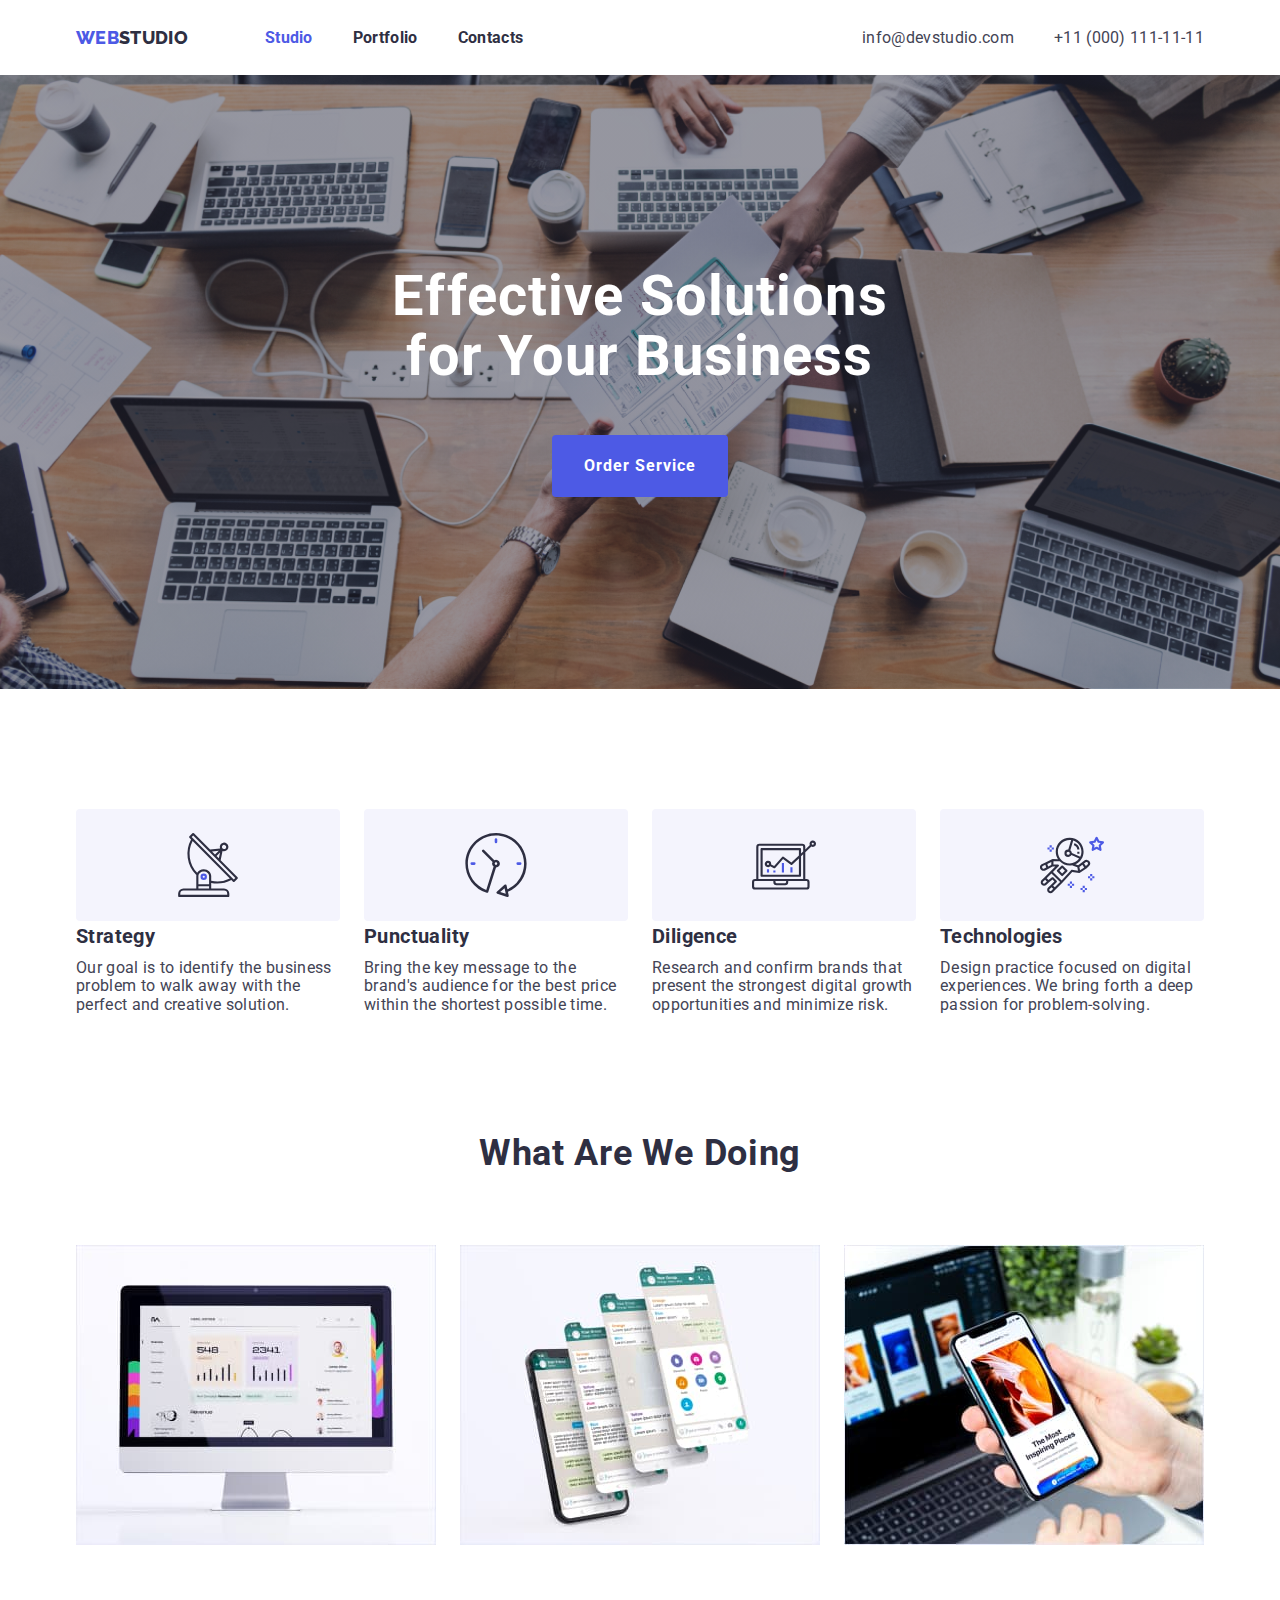
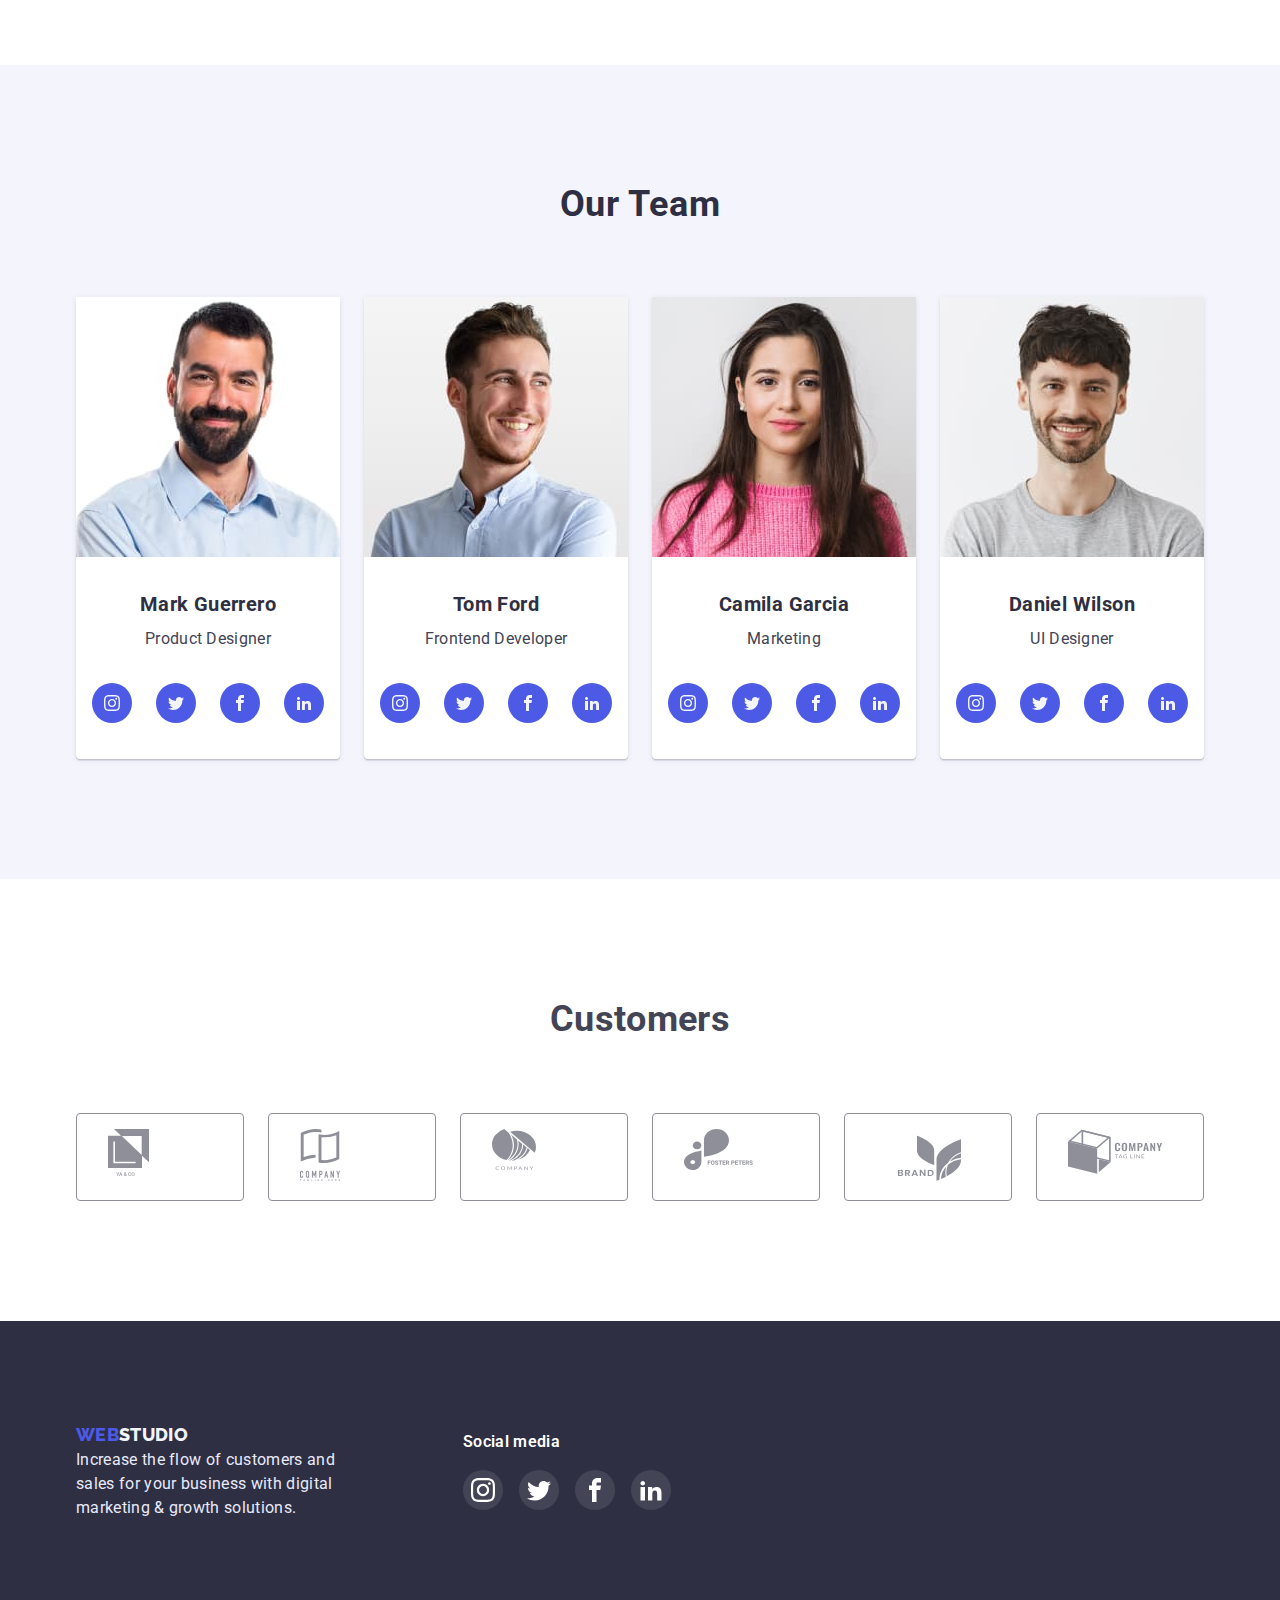
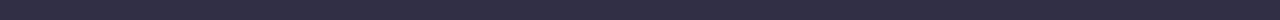
==== index.html @ b4173169 "goit-markup-hw-04" ====
<!DOCTYPE html>
<html lang="en">
  <head>
    <meta charset="UTF-8">
    <meta http-equiv="X-UA-Compatible" content="IE=edge">
    <meta name="viewport" content="width=device-width, initial-scale=1.0">
    <title>WebStudio</title>
    <link rel="stylesheet" href="./css/modern-normalize.css">
    <link rel="stylesheet" href="https://cdnjs.cloudflare.com/ajax/libs/modern-normalize/1.1.0/modern-normalize.min.css" integrity="sha512-wpPYUAdjBVSE4KJnH1VR1HeZfpl1ub8YT/NKx4PuQ5NmX2tKuGu6U/JRp5y+Y8XG2tV+wKQpNHVUX03MfMFn9Q==" crossorigin="anonymous" referrerpolicy="no-referrer" />
    <link rel="stylesheet" href="./css/style.css">
    <link rel="preconnect" href="https://fonts.googleapis.com">
    <link rel="preconnect" href="https://fonts.gstatic.com" crossorigin>
    <link href="https://fonts.googleapis.com/css2?family=Raleway:wght@800&family=Roboto:wght@400;500;700;900&display=swap" rel="stylesheet">
  </head>
  <body>
    <header class="head-main">
      <!-- logo site -->
      <div class="container top-line">
        <a href="./index.html" class="logo"><span class="logoweb">Web</span>Studio</a>
        <!-- navigation -->
      <nav class="nav-list-site">
        <ul class="nav-site" >
          <li class="pages-nav"><a class="link-nav current" href="./index.html">Studio</a></li>
          <li class="pages-nav"><a class="link-nav" href="./portfolio.html">Portfolio</a></li>
          <li class="pages-nav"><a class="link-nav" href="#">Contacts</a></li>
        </ul>
      </nav>
      <ul class="nav-contacts">
        <li class="connection"><a class="contacts mail" href="mailto:info@devstudio.com">info@devstudio.com</a></li>
        <li class="connection"><a class="contacts tel" href="tell:+110001111111">+11 (000) 111-11-11</a></li>
      </ul>
      </div>
    </header>
    <main>
      <!-- button -->
      <section class="hero">
        <div class="container">
          <h1 class="title-but">Effective Solutions for Your Business</h1>
          <button type="button" class="order-button">Order Service</button>
        </div>
      </section>
      <!-- features -->
      <section class="features-list">
        <div class="container">
          <h2 class="visually-hidden">our features</h2>
        <ul class="basic-list-features">
          <li class="text-features">
            <div class="qualities-icon">
              <svg class="icon-group" width="64" height="64">
                  <use href="./images/symbol-defs.svg#antenna"></use>
              </svg>
          </div>
            <h3 class="subsection-title">Strategy</h3>
            <p>
              Our goal is to identify the business problem to walk away with the
              perfect and creative solution.
            </p>
          </li>
          <li class="text-features">
            <div class="qualities-icon">
              <svg class="icon-group" width="64" height="64">
                  <use href="./images/symbol-defs.svg#clock"></use>
              </svg>
          </div>
            <h3 class="subsection-title">Punctuality</h3>
            <p>
              Bring the key message to the brand's audience for the best price
              within the shortest possible time.
            </p>
          </li>
          <li class="text-features">
            <div class="qualities-icon">
              <svg class="icon-group" width="64" height="64">
                  <use href="./images/symbol-defs.svg#diagram"></use>
              </svg>
          </div>
            <h3 class="subsection-title">Diligence</h3>
            <p>
              Research and confirm brands that present the strongest digital
              growth opportunities and minimize risk.
            </p>
          </li>
          <li class="text-features">
            <div class="qualities-icon">
              <svg class="icon-group" width="64" height="64">
                  <use href="./images/symbol-defs.svg#astronaut"></use>
              </svg>
          </div>
            <h3 class="subsection-title">Technologies</h3>
            <p>
              Design practice focused on digital experiences. We bring forth a
              deep passion for problem-solving.
            </p>
          </li>
        </ul>
        </div>
      </section>
      <section class="doing">
       <div class="container">
        <h2 class="second-title">What are we doing</h2>
        <ul class="samples">
          <li class="item-samples">
            <img 
            src="./images/comp.jpg" 
            alt="comp" 
            width="360" 
            height="300" 
            />
          </li>
          <li class="item-samples">
            <img
              src="./images/teleph.jpg"
              alt="telephone"
              width="360"
              height="300"
            />
          </li>
          <li class="item-samples">
            <img
              src="./images/telcomp.jpg"
              alt="computer and telephone"
              width="360"
              height="300"
            />
          </li>
        </ul>
       </div>
      </section>
      <section class="team">
        <div class="container">
          <h2 class="second-title">Our Team</h2>
        <ul class="our-team">
          <li class="member">
            <img
              src="./images/mark.jpg"
              alt="Mark Guerrero"
              width="264"
              height="260"
            />
            <div class="container-member">
              <h3 class="subsection-title team-name">Mark Guerrero</h3>
              <p class="our-work team-name">Product Designer</p>
            </div>
            <ul class="team-soc-list">
              <li class="team-soc-item">
                  <a href="#" class="team-soc-link">
                      <svg class="team-soc-icon" width="16" height="16">
                          <use href="./images/symbol-defs.svg#instagram">    
                          </use>
                      </svg>
                  </a>
              </li>
              <li class="team-soc-item">
                  <a href="#" class="team-soc-link">
                      <svg class="team-soc-icon" width="16" height="16">
                          <use href="./images/symbol-defs.svg#twitter">
                          </use>
                      </svg>
                  </a>
              </li>
              <li class="team-soc-item">
                  <a href="#" class="team-soc-link">
                      <svg class="team-soc-icon" width="16" height="16">
                          <use href="./images/symbol-defs.svg#facebook">
                          </use>
                      </svg>
                  </a>
              </li>
              <li class="team-soc-item">
                  <a href="#" class="team-soc-link">
                      <svg class="team-soc-icon" width="16" height="16">
                          <use href="./images/symbol-defs.svg#linkedin2">
                          </use>
                      </svg>
                  </a>
              </li>
          </ul>
          </li>
          <li class="member">
            <img
              src="./images/tom.jpg"
              alt="Tom Ford"
              width="264"
              height="260"
            />
            <div class="container-member">
              <h3 class="subsection-title team-name">Tom Ford</h3>
              <p class="our-work team-name">Frontend Developer</p>
            </div>
            <ul class="team-soc-list">
              <li class="team-soc-item">
                  <a href="#" class="team-soc-link">
                      <svg class="team-soc-icon" width="16" height="16">
                          <use href="./images/symbol-defs.svg#instagram">    
                          </use>
                      </svg>
                  </a>
              </li>
              <li class="team-soc-item">
                  <a href="#" class="team-soc-link">
                      <svg class="team-soc-icon" width="16" height="16">
                          <use href="./images/symbol-defs.svg#twitter">
                          </use>
                      </svg>
                  </a>
              </li>
              <li class="team-soc-item">
                  <a href="#" class="team-soc-link">
                      <svg class="team-soc-icon" width="16" height="16">
                          <use href="./images/symbol-defs.svg#facebook">
                          </use>
                      </svg>
                  </a>
              </li>
              <li class="team-soc-item">
                  <a href="#" class="team-soc-link">
                      <svg class="team-soc-icon" width="16" height="16">
                          <use href="./images/symbol-defs.svg#linkedin2">
                          </use>
                      </svg>
                  </a>
              </li>
          </ul>
          </li>
          <li class="member">
            <img
              src="./images/camila.jpg"
              alt="Camila Garcia"
              width="264"
              height="260"
            />
            <div class="container-member">
              <h3 class="subsection-title team-name">Camila Garcia</h3>
              <p class="our-work team-name">Marketing</p>
            </div>
            <ul class="team-soc-list">
              <li class="team-soc-item">
                  <a href="#" class="team-soc-link">
                      <svg class="team-soc-icon" width="16" height="16">
                          <use href="./images/symbol-defs.svg#instagram">    
                          </use>
                      </svg>
                  </a>
              </li>
              <li class="team-soc-item">
                  <a href="#" class="team-soc-link">
                      <svg class="team-soc-icon" width="16" height="16">
                          <use href="./images/symbol-defs.svg#twitter">
                          </use>
                      </svg>
                  </a>
              </li>
              <li class="team-soc-item">
                  <a href="#" class="team-soc-link">
                      <svg class="team-soc-icon" width="16" height="16">
                          <use href="./images/symbol-defs.svg#facebook">
                          </use>
                      </svg>
                  </a>
              </li>
              <li class="team-soc-item">
                  <a href="#" class="team-soc-link">
                      <svg class="team-soc-icon" width="16" height="16">
                          <use href="./images/symbol-defs.svg#linkedin2">
                          </use>
                      </svg>
                  </a>
              </li>
          </ul>
          </li>
          <li class="member">
            <img
              src="./images/daniel.jpg"
              alt="Daniel Wilson"
              width="264"
              height="260"
            />
            <div class="container-member">
              <h3 class="subsection-title team-name">Daniel Wilson</h3>
              <p class="our-work team-name">UI Designer</p>
            </div>
            <ul class="team-soc-list">
              <li class="team-soc-item">
                  <a href="#" class="team-soc-link">
                      <svg class="team-soc-icon" width="16" height="16">
                          <use href="./images/symbol-defs.svg#instagram">    
                          </use>
                      </svg>
                  </a>
              </li>
              <li class="team-soc-item">
                  <a href="#" class="team-soc-link">
                      <svg class="team-soc-icon" width="16" height="16">
                          <use href="./images/symbol-defs.svg#twitter">
                          </use>
                      </svg>
                  </a>
              </li>
              <li class="team-soc-item">
                  <a href="#" class="team-soc-link">
                      <svg class="team-soc-icon" width="16" height="16">
                          <use href="./images/symbol-defs.svg#facebook">
                          </use>
                      </svg>
                  </a>
              </li>
              <li class="team-soc-item">
                  <a href="#" class="team-soc-link">
                      <svg class="team-soc-icon" width="16" height="16">
                          <use href="./images/symbol-defs.svg#linkedin2">
                          </use>
                      </svg>
                  </a>
              </li>
          </ul>
          </li>
        </ul>
        </div>
      </section>
      <section class="customers">
        <div class="container">
            <h2 class="customers-title">Customers</h2>
            <ul class="customers-list">
            <li class="customers-item">
                <a href="#" class="customers-link">
                    <svg class="customers-icon" width="104" height="56">
                        <use href="./images/symbol-defs.svg#group-one">
                        </use>
                    </svg>
                </a>
            </li>
            <li class="customers-item">
                <a href="#" class="customers-link">
                    <svg class="customers-icon" width="104" height="56">
                        <use href="./images/symbol-defs.svg#group-two">
                        </use>
                    </svg>
                </a>
            </li>
            <li class="customers-item"><a href="#" class="customers-link">
                    <svg class="customers-icon" width="104" height="56">
                        <use href="./images/symbol-defs.svg#group-three">
                        </use>
                    </svg>
                </a>
            </li>
            <li class="customers-item">
                <a href="#" class="customers-link">
                    <svg class="customers-icon" width="104" height="56">
                        <use href="./images/symbol-defs.svg#group-four">
                        </use>
                    </svg>
                </a>
            </li>
            <li class="customers-item">
                <a href="#" class="customers-link">
                    <svg class="customers-icon" width="104" height="56">
                        <use href="./images/symbol-defs.svg#logo">
                        </use>
                    </svg>
                </a>
            </li>
            <li class="customers-item">
                <a href="#" class="customers-link">
                    <svg class="customers-icon" width="104" height="56">
                        <use href="./images/symbol-defs.svg#group-five">
                        </use>
                    </svg>
                </a>
            </li>
            </ul>
        </div>
    </section>
    </main>
    <footer class="footer">
      <div class="container footer-container">
        <div class="down-site">
          <a href="./index.html" class="logo-footer"><span class="logo-back">Web</span>Studio</a>
        <p class="down">
          Increase the flow of customers and sales for your business with digital
          marketing & growth solutions.
        </p>
        </div>
        <div class="social-media">
          <h2 class="media-title">Social media</h2>
          <ul class="media-list">
              <li class="media-list-item">
                  <a href="https://www.instagram.com/" class="media-list-link">
                      <svg class="media-list-icon" width="24" height="24">
                          <use href="./images/symbol-defs.svg#instagram">
                          </use>
                      </svg>
                  </a>
              </li>
              <li class="media-list-item">
                  <a href="https://twitter.com/" class="media-list-link">
                      <svg class="media-list-icon" width="24" height="24">
                          <use href="./images/symbol-defs.svg#twitter">
                          </use>
                      </svg>
                  </a>
              </li>
              <li class="media-list-item">
                  <a href="https://uk-ua.facebook.com/" class="media-list-link">
                      <svg class="media-list-icon" width="24" height="24">
                          <use href="./images/symbol-defs.svg#facebook">
                          </use>
                      </svg>
                  </a>
              </li>
              <li class="media-list-item">
                  <a href="https://ua.linkedin.com/" class="media-list-link">
                      <svg class="media-list-icon" width="24" height="24">
                          <use href="./images/symbol-defs.svg#linkedin2">
                          </use>
                      </svg>
                  </a>
              </li>
          </ul>
      </div>
      </div>
    </footer>
  </body>
</html>
---- css/style.css ----
:root {
    --main-text-color: #2E2F42;
    --secondary-text-color: #ffffff;
    --ouwer-text-color: #434455;
    --acent-color: #4D5AE5;
    --contener-color: #eeeeee;
    --logo-color-text: #2E2F42;
    --buttons-port-color: #f5f4fa;
    --footer-text-color: rgba(255, 255, 255, 0.6);
    --background-footer-color: #2E2F42;
    --background-section: #F4F4FD;
    --line-color: #ececec;
    --background-color: #ffffff;
    --logo-footer-color-text: #F4F4FD;
    --down-color-text: #E7E9FC;
    --buttom-color: #404BBF;
    --second-buttom-color: #E7E9FC;
    --footer-link-color: #31D0AA;
    --header-shadow: 0px 2px 1px rgba(46, 47, 66, 0.08),
    0px 1px 1px rgba(46, 47, 66, 0.16), 0px 1px 6px rgba(46, 47, 66, 0.08);
    --sadow-card:0px 1px 6px rgba(46, 47, 66, 0.08), 0px 1px 1px rgba(46, 47, 66, 0.16), 0px 2px 1px rgba(46, 47, 66, 0.08);
  }
  *{
    box-sizing: border-box;
    margin: 0;
    padding: 0;
  } 
  
  h1,
  h2,
  h3,
  p {
    margin: 0;
  }
  
  .container {
    width: 1158px;
    padding-left: 15px;
    padding-right: 15px;
    margin-left: auto;
    margin-right: auto;
    align-items: center;
  }
  
  img {
    display: block;
    max-width: 100%;
    height: auto;
  }
  
  /* prittier links */
  ul {
    list-style: none;
  }
  
  a {
    text-decoration: none;
    font-style: normal;
  }
  
  /* main index */
  body {
    background-color: var(--background-color);
    color: var(--main-text-color);
    font-family: 'Roboto', sans-serif;
    font-size: 16px;
    letter-spacing: 0.02em;
  }
  
  header{
    box-shadow: var(--header-shadow);
  }
  /* top line site */
  .top-line{
    display: flex;
    align-items: center;
  }
  /* site logo */
  .logo {
    color: var(--logo-color-text);
    font-family: 'Raleway';
    font-weight: 800;
    font-size: 18px;
    line-height: 1.5;
    text-transform: uppercase;
    padding-top: 24px;
    padding-bottom: 24px;
    margin-right: 77px;
  }
  
  .logoweb {
    color: var(--acent-color);
  }
  /* link site */
  .nav-list-site{
    display: flex;
    align-items: center;
  }
  
  .nav-site{
    display: flex;
    align-items: center;
  
  }
  .link-nav {
    color: var(--main-text-color);
    font-weight: 700;
    line-height: 1.5;
    font-size: 16px;
    letter-spacing: 0.02em;
  }
  .pages-nav:not(:last-child){
    margin-right: 40px;
  }
  .link-nav:hover,
  .link-nav:focus {
    color: var(--acent-color);
  }
  .nav-site, .link-nav.current {
    color: var(--acent-color);
  }
  /* contacts */
  .nav-contacts{
    margin-left: auto;
    display: flex;
    align-items: center;
  }
  .connection:not(:last-child) {
    margin-right: 40px;
  }
  .contacts {
    color: var(--ouwer-text-color);
    line-height: 24px;
    font-size: 16px;
    letter-spacing: 0.02em;
  }
  .contacts:hover,
  .contacts:focus {
    color: var(--acent-color);
  }
  /* hero */
  .hero{
    background-color: var(--background-footer-color);
    padding: 192px 0;
    text-align: center;
    background-image: linear-gradient(to right, rgba( 46, 47, 66, 0.5), rgba(46, 47, 66, 0.5)), url(../images/header.jpg);
    background-size: cover;
    background-repeat: no-repeat;
    background-position: center; 
  
  }
  
  .title-but {
    max-width: 496px;
    margin: 0 auto 48px auto;
    color: var(--secondary-text-color);
    font-weight: 700;
    font-size: 56px;
    line-height: 1.07;
    text-align: center;
    letter-spacing: 0.02em;
  } 
  /* button */
  .order-button {
    color: var(--background-color);
    background-color: var(--acent-color);
    cursor: pointer;
    font-family: 'Roboto';
    font-weight: 700;
    font-size: 16px;
    line-height: 1.87;
    letter-spacing: 0.06em;
    display: inline-block;
    padding: 16px 32px;
    border-radius: 4px;
    border: none;
    min-width: 106px;
    text-align: center;
  }
  
  .order-button:hover,
  .order-button:focus {
    background-color: var(--buttom-color);
  
  }
  /* our features */
  section {
    padding-bottom: 120px;
    padding-top: 120px;
  }
  .features-list{
    
  }
  .basic-list-features {
    display: flex;
  }
  .subsection-title {
    color: var(--main-text-color);
    font-weight: 700;
    font-size: 20px;
    line-height: 1.5; 
    letter-spacing: 0.02em;
    /* margin-top: 32px; */
    margin-bottom: 8px;
  }
  
  .visually-hidden {
    position: absolute;
    width: 1px;
    height: 1px;
    margin: -1px;
    border: 0;
    padding: 0;
    
    white-space: nowrap;
    clip-path: inset(100%);
    clip: rect(0 0 0 0);
    overflow: hidden;
  }
  .qualities-icon {
    width: 264px;
    height: 112px;
    display: flex;
    border-radius: 4px;
    background-color: var(--background-section);
    justify-content: center;
    align-items: center;
    
  }
  
  .icon-group {
    fill: var(--secondary-text-color);
    
  }
  .text-features {
    color: var(--ouwer-text-color);
    /* line-height: 1.5; */
    letter-spacing: 0.02em;
  }
  .text-features:not(:last-child){
    margin-right: 24px;
  }
  /* what are we doing */
  .doing{
    padding-top: 0;
  }
  .second-title {
    margin-bottom: 72px;
    font-weight: 700;
    font-size: 36px;
    line-height: 1.1; 
    text-align: center;
    letter-spacing: 0.02em;
    text-transform: capitalize;
  }
  .samples{
    display: flex;
  
  }
  
  .item-samples:not(:last-child) {
    margin-right: 24px;
  
  }
  /* our team */
  .team{
    background-color: var(--background-section);
  }
  .our-team{
    display: flex;
  }
  .team-name {
    text-align: center;
  }
  .member{
    background-color: var(--background-color);
    box-shadow: var(--sadow-card);
    border-radius: 0px 0px 4px 4px;
  }
  .member:not(:last-child){
    margin-right: 24px;
  }
  .container-member{
    padding: 32px 0;
  }
  .our-work {
    color: var(--ouwer-text-color);
    line-height: 1.5;
  }
  .team-soc-list {
    list-style: none;
    display: flex;
    margin-bottom: 36px;
    gap: 24px;
    padding-left: 16px;
    padding-right: 16px;
    
  }
  
  .team-soc-link {
    width: 40px;
    height: 40px;
    display: flex;
    border-radius: 50%;
    background-color: var(--acent-color);
    justify-content: center;
    align-items: center;
    row-gap: 24px;
  }
  .team-soc-icon {
    fill: var(--background-section);
  }
  /* portfolio */
  
  /* button portfolio */
  .portfolio-button {
    color: var(--acent-color);
    background-color: var(--second-buttom-color);
    font-family: 'Roboto' sans-serif;
    font-weight: 700;
    font-size: 16px;
    line-height: 1.5;
    cursor: pointer;
    align-items: center;
    text-align: center;
    letter-spacing: 0.04em;
    border: 1px transparent;
    border-radius: 4px;
    padding: 12px 24px;
    align-items: center;
    text-align: center;
  }
  .portfolio-button:not(:last-child){
    margin-right: 72px;
  }
  .button-type{
    display: flex;
    justify-content: center;
    margin-bottom: 72px;
    gap: 24px;
  }
  
  .portfolio-button:hover,
  .portfolio-button:focus,
  .portfolio-button:active {
    color: var(--background-color);
    background-color: var(--acent-color);
  }
  
  /* project portfolio */
  /* /* .project {
    color: var(--main-text-color);
    font-weight: 700;
    font-size: 20px;
    line-height: 1.5; 
    letter-spacing: 0.02em;
  } */
  .name-project {
      margin-top: 8px;
      /* margin-bottom: 32px; */
      line-height: 1.5;
      color: var(--ouwer-text-color)
  }
  .project{
    margin: 0;
  }
  .info {
    padding: 32px 16px;
    border: 0.5px solid #f4f4fd;
    border-top: none;
    box-shadow: 0px 1px 6px rgba(46, 47, 66, 0.08);
  }
  .our-services {
    display: flex;
    flex-wrap: wrap;
    row-gap: 48px;
    column-gap: 24px;
  
  }
  .customers-title {
    margin-bottom: 72px;
    font-family: inherit;
    font-weight: 700;
    font-size: 36px;
    line-height: 1.16;
    text-align: center;
    color: var(--ouwer-text-color);
  }
  /* customers */
  .customers {
    padding-top: 120px;
    padding-bottom: 120px;
    
  }
  .customers-list {
    width: 100%;
    height: 100%;
    list-style: none;
    display: flex;
    align-items: center;
    justify-content: center;
    gap: 24px;
   
  }
  
  .customers-link {
    width: 168px;
    height: 88px;
    display: flex;
    justify-content: center;
    align-items: center;
    border: 1px solid #8E8F99;
    border-radius: 4px;
    background-color: var(--secondary-text-color);
    color: #8E8F99;
  }
  
  .customers-icon {
    fill: currentColor;
    
  }
  
  .customers-link:hover {
   color: var(--acent-color);
   border-color: var(--acent-color);
  }
  
  .customers-item {
    align-items: center;
  }
  
  
  /* footer */
  .footer-container{
    display: flex;
  }
  .footer {
    background-color: var(--background-footer-color);
    padding: 100px 0;
  }
  .logo-footer{
    color: var(--logo-footer-color-text);
    font-family: 'Raleway';
    font-style: normal;
    font-weight: 800;
    font-size: 18px;
    line-height: 1.5;
    text-transform: uppercase;
  }
  .logo-back{
    color: var(--acent-color);
  }
  /* footer description */
  
  .down{
    color: var(--down-color-text);
    display: block;
    width: 264px;
    font-family: inherit;
    font-size: 16px;
    line-height: 1.5;
    letter-spacing: 0.02em;
  }
  .down-site{
    display:block;
  }
  .social-media{
    display: block;
    margin-left:123px;
  }
  .media-title {
    margin-bottom: 16px;
    font-family: inherit;
    font-weight: 600;
    font-size: 16px;
    line-height: 1.5;
    letter-spacing: 0.02em;
    color: var(--secondary-text-color)
  }
  
  .media-list {
    display: flex;
    list-style: none;
    grid-gap: 16px;
  
  }
  
  .media-list-link {
    width: 40px;
    height: 40px;
    display: flex;
    border-radius: 50%;
    justify-content: center;
    align-items: center;
    color: var(--secondary-text-color);
    background-color: rgba(255, 255, 255, 0.1);
  }
  
  .media-list-link:hover {
    color: var(--secondary-text-color);
    background-color: #31D0AA;
  }
  
  .media-list-icon {
    fill: currentColor;
  }
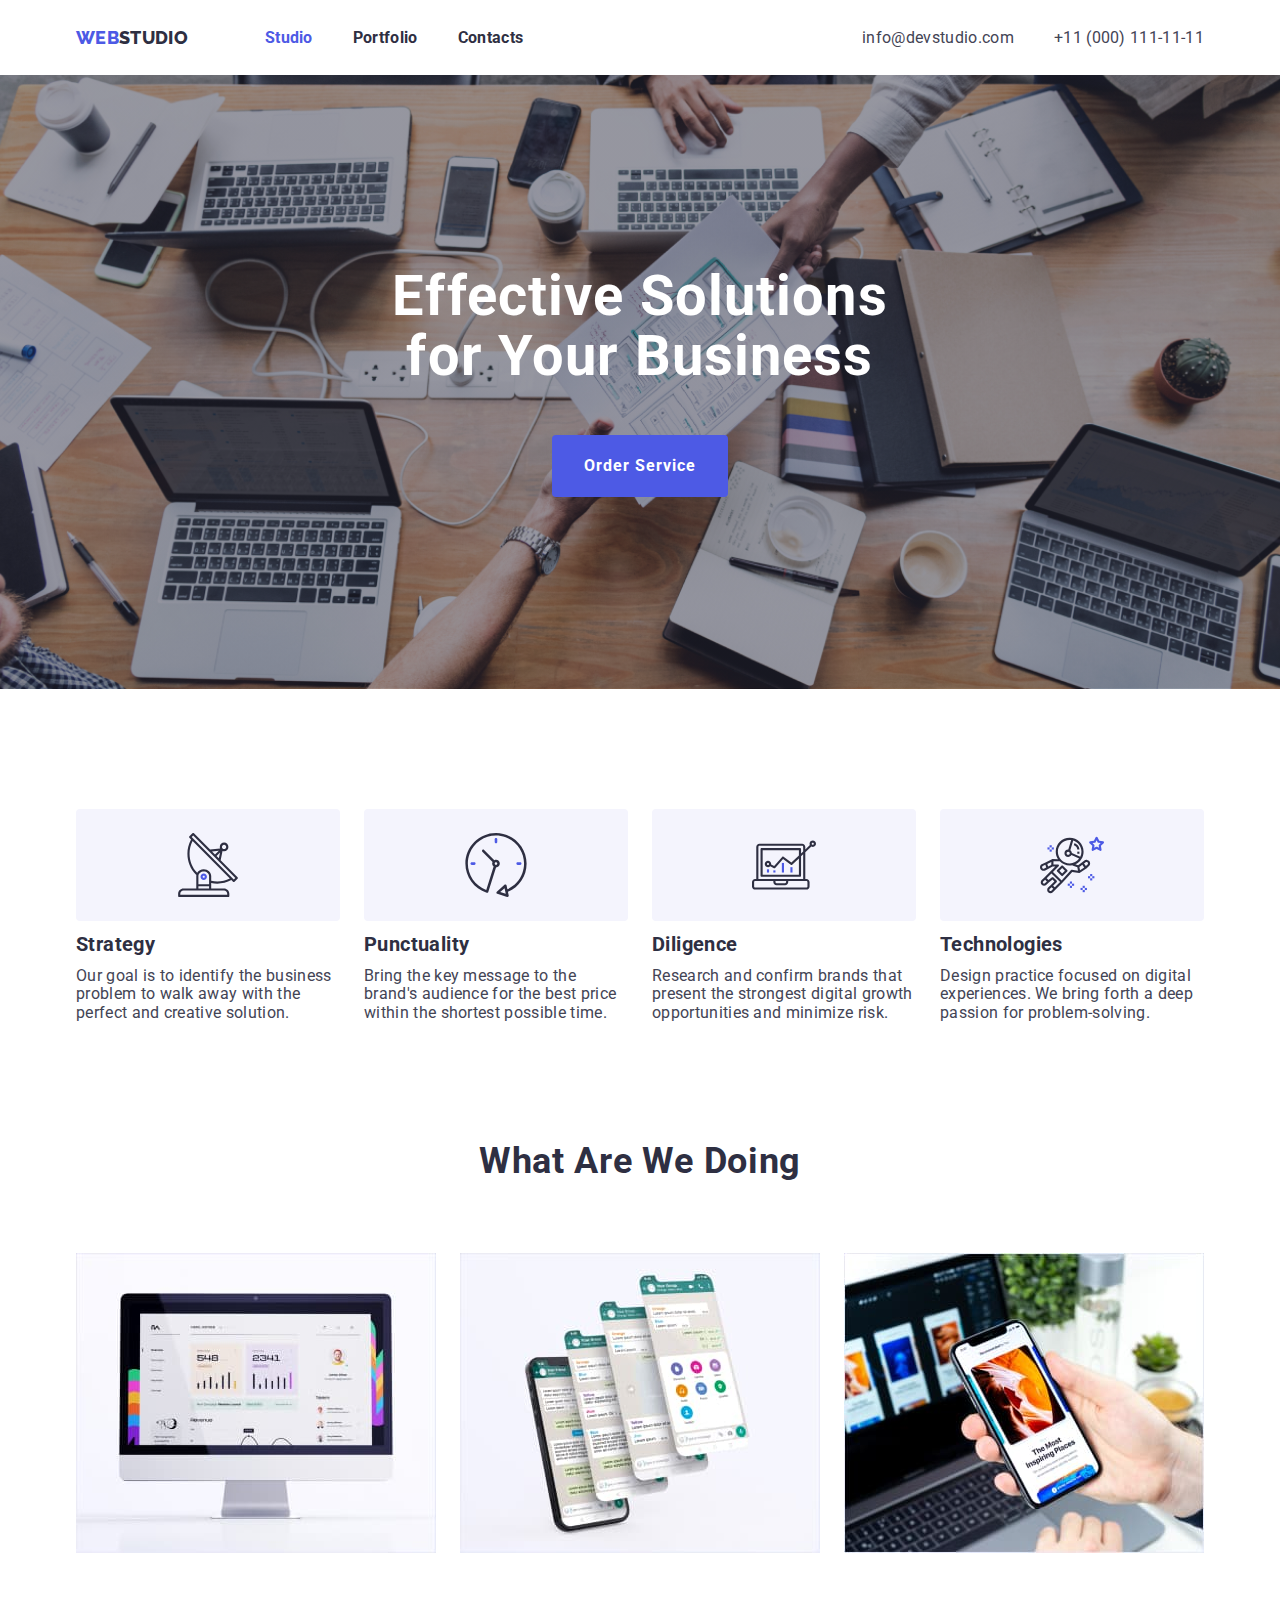
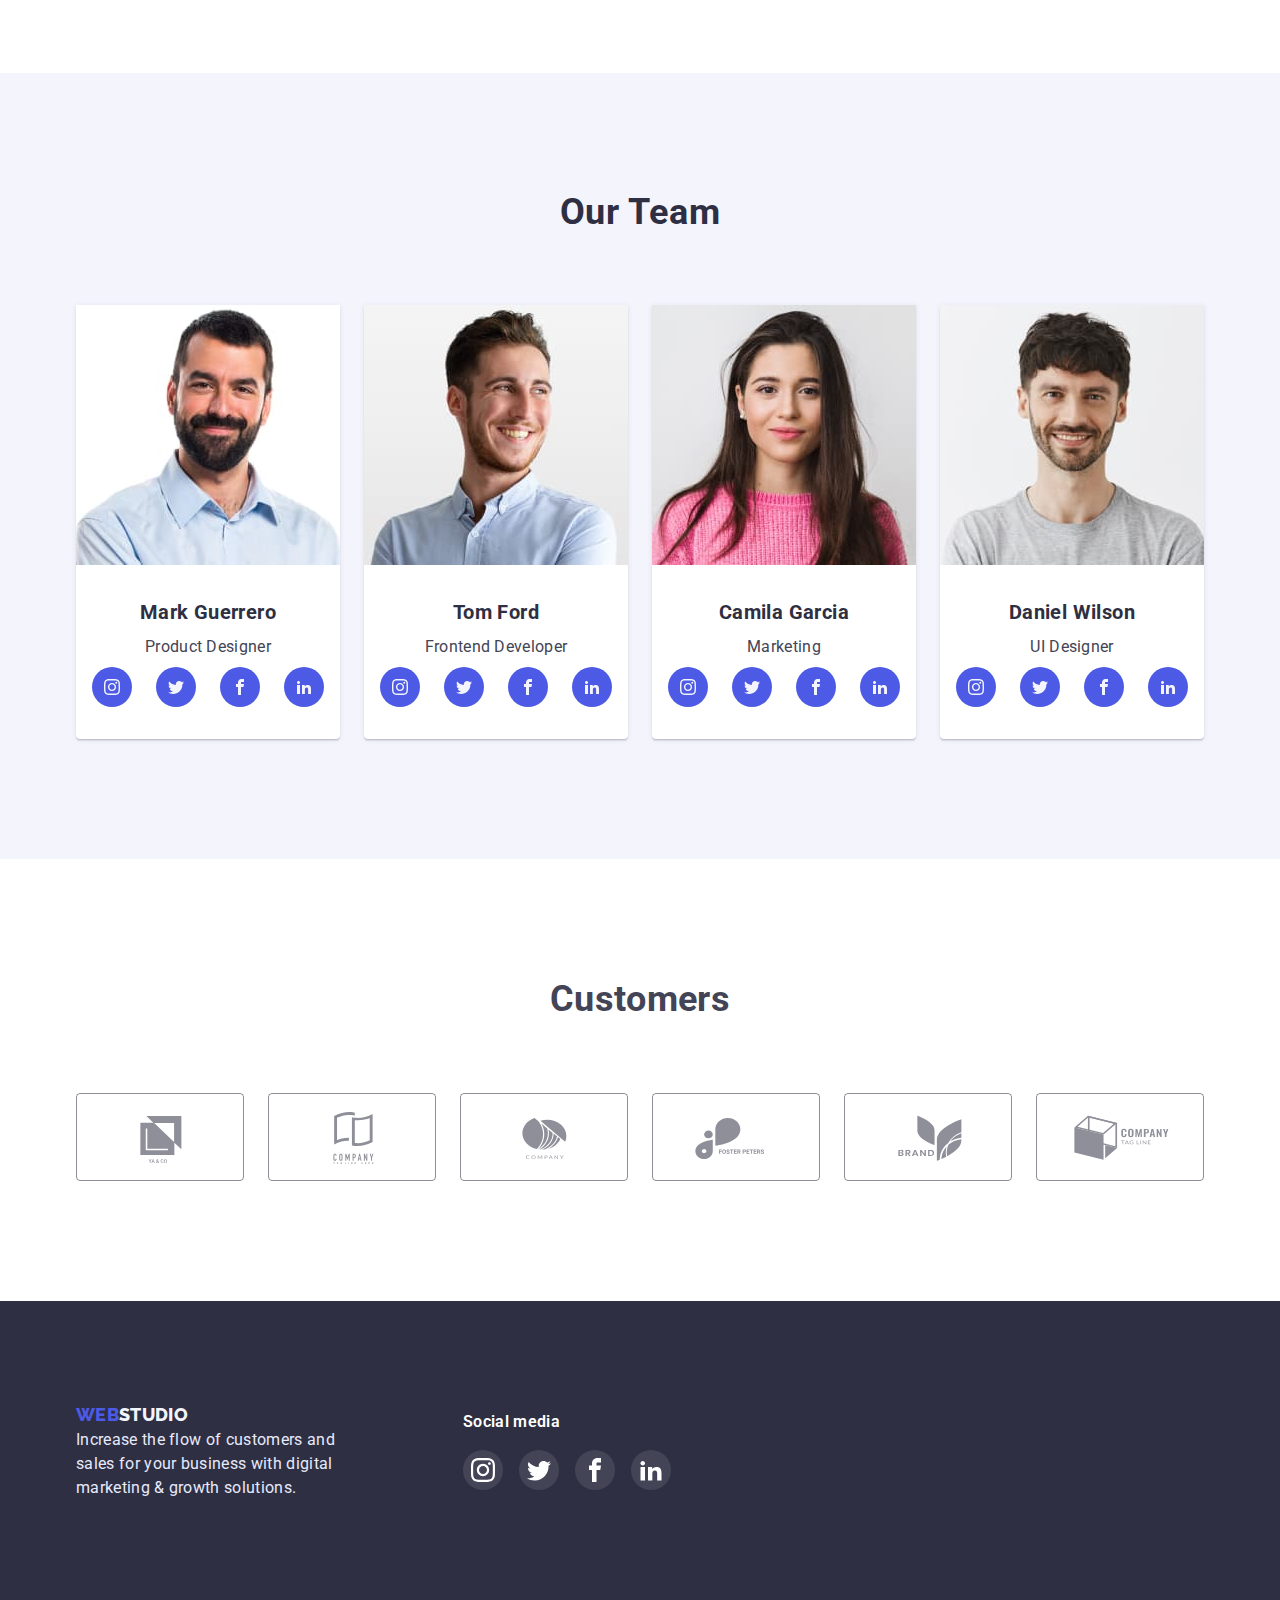
==== commit f1962081: "fixed" ====
--- a/index.html
+++ b/index.html
@@ -140,41 +140,41 @@
             <div class="container-member">
               <h3 class="subsection-title team-name">Mark Guerrero</h3>
               <p class="our-work team-name">Product Designer</p>
+              <ul class="team-soc-list">
+                <li class="team-soc-item">
+                    <a href="https://www.instagram.com/" class="team-soc-link">
+                        <svg class="team-soc-icon" width="16" height="16">
+                            <use href="./images/symbol-defs.svg#instagram">    
+                            </use>
+                        </svg>
+                    </a>
+                </li>
+                <li class="team-soc-item">
+                    <a href="https://twitter.com/" class="team-soc-link">
+                        <svg class="team-soc-icon" width="16" height="16">
+                            <use href="./images/symbol-defs.svg#twitter">
+                            </use>
+                        </svg>
+                    </a>
+                </li>
+                <li class="team-soc-item">
+                    <a href="https://uk-ua.facebook.com/" class="team-soc-link">
+                        <svg class="team-soc-icon" width="16" height="16">
+                            <use href="./images/symbol-defs.svg#facebook">
+                            </use>
+                        </svg>
+                    </a>
+                </li>
+                <li class="team-soc-item">
+                    <a href="https://ua.linkedin.com/" class="team-soc-link">
+                        <svg class="team-soc-icon" width="16" height="16">
+                            <use href="./images/symbol-defs.svg#linkedin2">
+                            </use>
+                        </svg>
+                    </a>
+                </li>
+            </ul>
             </div>
-            <ul class="team-soc-list">
-              <li class="team-soc-item">
-                  <a href="#" class="team-soc-link">
-                      <svg class="team-soc-icon" width="16" height="16">
-                          <use href="./images/symbol-defs.svg#instagram">    
-                          </use>
-                      </svg>
-                  </a>
-              </li>
-              <li class="team-soc-item">
-                  <a href="#" class="team-soc-link">
-                      <svg class="team-soc-icon" width="16" height="16">
-                          <use href="./images/symbol-defs.svg#twitter">
-                          </use>
-                      </svg>
-                  </a>
-              </li>
-              <li class="team-soc-item">
-                  <a href="#" class="team-soc-link">
-                      <svg class="team-soc-icon" width="16" height="16">
-                          <use href="./images/symbol-defs.svg#facebook">
-                          </use>
-                      </svg>
-                  </a>
-              </li>
-              <li class="team-soc-item">
-                  <a href="#" class="team-soc-link">
-                      <svg class="team-soc-icon" width="16" height="16">
-                          <use href="./images/symbol-defs.svg#linkedin2">
-                          </use>
-                      </svg>
-                  </a>
-              </li>
-          </ul>
           </li>
           <li class="member">
             <img
@@ -186,41 +186,41 @@
             <div class="container-member">
               <h3 class="subsection-title team-name">Tom Ford</h3>
               <p class="our-work team-name">Frontend Developer</p>
+              <ul class="team-soc-list">
+                <li class="team-soc-item">
+                    <a href="https://www.instagram.com/" class="team-soc-link">
+                        <svg class="team-soc-icon" width="16" height="16">
+                            <use href="./images/symbol-defs.svg#instagram">    
+                            </use>
+                        </svg>
+                    </a>
+                </li>
+                <li class="team-soc-item">
+                    <a href="https://twitter.com/" class="team-soc-link">
+                        <svg class="team-soc-icon" width="16" height="16">
+                            <use href="./images/symbol-defs.svg#twitter">
+                            </use>
+                        </svg>
+                    </a>
+                </li>
+                <li class="team-soc-item">
+                    <a href="https://uk-ua.facebook.com/" class="team-soc-link">
+                        <svg class="team-soc-icon" width="16" height="16">
+                            <use href="./images/symbol-defs.svg#facebook">
+                            </use>
+                        </svg>
+                    </a>
+                </li>
+                <li class="team-soc-item">
+                    <a href="https://ua.linkedin.com/" class="team-soc-link">
+                        <svg class="team-soc-icon" width="16" height="16">
+                            <use href="./images/symbol-defs.svg#linkedin2">
+                            </use>
+                        </svg>
+                    </a>
+                </li>
+            </ul>
             </div>
-            <ul class="team-soc-list">
-              <li class="team-soc-item">
-                  <a href="#" class="team-soc-link">
-                      <svg class="team-soc-icon" width="16" height="16">
-                          <use href="./images/symbol-defs.svg#instagram">    
-                          </use>
-                      </svg>
-                  </a>
-              </li>
-              <li class="team-soc-item">
-                  <a href="#" class="team-soc-link">
-                      <svg class="team-soc-icon" width="16" height="16">
-                          <use href="./images/symbol-defs.svg#twitter">
-                          </use>
-                      </svg>
-                  </a>
-              </li>
-              <li class="team-soc-item">
-                  <a href="#" class="team-soc-link">
-                      <svg class="team-soc-icon" width="16" height="16">
-                          <use href="./images/symbol-defs.svg#facebook">
-                          </use>
-                      </svg>
-                  </a>
-              </li>
-              <li class="team-soc-item">
-                  <a href="#" class="team-soc-link">
-                      <svg class="team-soc-icon" width="16" height="16">
-                          <use href="./images/symbol-defs.svg#linkedin2">
-                          </use>
-                      </svg>
-                  </a>
-              </li>
-          </ul>
           </li>
           <li class="member">
             <img
@@ -232,41 +232,41 @@
             <div class="container-member">
               <h3 class="subsection-title team-name">Camila Garcia</h3>
               <p class="our-work team-name">Marketing</p>
+              <ul class="team-soc-list">
+                <li class="team-soc-item">
+                    <a href="https://www.instagram.com/" class="team-soc-link">
+                        <svg class="team-soc-icon" width="16" height="16">
+                            <use href="./images/symbol-defs.svg#instagram">    
+                            </use>
+                        </svg>
+                    </a>
+                </li>
+                <li class="team-soc-item">
+                    <a href="https://twitter.com/" class="team-soc-link">
+                        <svg class="team-soc-icon" width="16" height="16">
+                            <use href="./images/symbol-defs.svg#twitter">
+                            </use>
+                        </svg>
+                    </a>
+                </li>
+                <li class="team-soc-item">
+                    <a href="https://uk-ua.facebook.com/" class="team-soc-link">
+                        <svg class="team-soc-icon" width="16" height="16">
+                            <use href="./images/symbol-defs.svg#facebook">
+                            </use>
+                        </svg>
+                    </a>
+                </li>
+                <li class="team-soc-item">
+                    <a href="https://ua.linkedin.com/" class="team-soc-link">
+                        <svg class="team-soc-icon" width="16" height="16">
+                            <use href="./images/symbol-defs.svg#linkedin2">
+                            </use>
+                        </svg>
+                    </a>
+                </li>
+            </ul>
             </div>
-            <ul class="team-soc-list">
-              <li class="team-soc-item">
-                  <a href="#" class="team-soc-link">
-                      <svg class="team-soc-icon" width="16" height="16">
-                          <use href="./images/symbol-defs.svg#instagram">    
-                          </use>
-                      </svg>
-                  </a>
-              </li>
-              <li class="team-soc-item">
-                  <a href="#" class="team-soc-link">
-                      <svg class="team-soc-icon" width="16" height="16">
-                          <use href="./images/symbol-defs.svg#twitter">
-                          </use>
-                      </svg>
-                  </a>
-              </li>
-              <li class="team-soc-item">
-                  <a href="#" class="team-soc-link">
-                      <svg class="team-soc-icon" width="16" height="16">
-                          <use href="./images/symbol-defs.svg#facebook">
-                          </use>
-                      </svg>
-                  </a>
-              </li>
-              <li class="team-soc-item">
-                  <a href="#" class="team-soc-link">
-                      <svg class="team-soc-icon" width="16" height="16">
-                          <use href="./images/symbol-defs.svg#linkedin2">
-                          </use>
-                      </svg>
-                  </a>
-              </li>
-          </ul>
           </li>
           <li class="member">
             <img
@@ -278,41 +278,41 @@
             <div class="container-member">
               <h3 class="subsection-title team-name">Daniel Wilson</h3>
               <p class="our-work team-name">UI Designer</p>
+              <ul class="team-soc-list">
+                <li class="team-soc-item">
+                    <a href="https://www.instagram.com/" class="team-soc-link">
+                        <svg class="team-soc-icon" width="16" height="16">
+                            <use href="./images/symbol-defs.svg#instagram">    
+                            </use>
+                        </svg>
+                    </a>
+                </li>
+                <li class="team-soc-item">
+                    <a href="https://twitter.com/" class="team-soc-link">
+                        <svg class="team-soc-icon" width="16" height="16">
+                            <use href="./images/symbol-defs.svg#twitter">
+                            </use>
+                        </svg>
+                    </a>
+                </li>
+                <li class="team-soc-item">
+                    <a href="https://uk-ua.facebook.com/" class="team-soc-link">
+                        <svg class="team-soc-icon" width="16" height="16">
+                            <use href="./images/symbol-defs.svg#facebook">
+                            </use>
+                        </svg>
+                    </a>
+                </li>
+                <li class="team-soc-item">
+                    <a href="https://ua.linkedin.com/" class="team-soc-link">
+                        <svg class="team-soc-icon" width="16" height="16">
+                            <use href="./images/symbol-defs.svg#linkedin2">
+                            </use>
+                        </svg>
+                    </a>
+                </li>
+            </ul>
             </div>
-            <ul class="team-soc-list">
-              <li class="team-soc-item">
-                  <a href="#" class="team-soc-link">
-                      <svg class="team-soc-icon" width="16" height="16">
-                          <use href="./images/symbol-defs.svg#instagram">    
-                          </use>
-                      </svg>
-                  </a>
-              </li>
-              <li class="team-soc-item">
-                  <a href="#" class="team-soc-link">
-                      <svg class="team-soc-icon" width="16" height="16">
-                          <use href="./images/symbol-defs.svg#twitter">
-                          </use>
-                      </svg>
-                  </a>
-              </li>
-              <li class="team-soc-item">
-                  <a href="#" class="team-soc-link">
-                      <svg class="team-soc-icon" width="16" height="16">
-                          <use href="./images/symbol-defs.svg#facebook">
-                          </use>
-                      </svg>
-                  </a>
-              </li>
-              <li class="team-soc-item">
-                  <a href="#" class="team-soc-link">
-                      <svg class="team-soc-icon" width="16" height="16">
-                          <use href="./images/symbol-defs.svg#linkedin2">
-                          </use>
-                      </svg>
-                  </a>
-              </li>
-          </ul>
           </li>
         </ul>
         </div>
@@ -382,7 +382,7 @@
         </p>
         </div>
         <div class="social-media">
-          <h2 class="media-title">Social media</h2>
+          <p class="media-title">Social media</p>
           <ul class="media-list">
               <li class="media-list-item">
                   <a href="https://www.instagram.com/" class="media-list-link">
--- a/css/style.css
+++ b/css/style.css
@@ -65,6 +65,9 @@
     font-family: 'Roboto', sans-serif;
     font-size: 16px;
     letter-spacing: 0.02em;
+    max-width: 1440px;
+    height: 603px;
+    margin: 0 auto;
   }
   
   header{
@@ -225,6 +228,7 @@
     background-color: var(--background-section);
     justify-content: center;
     align-items: center;
+    margin-bottom: 8px;
     
   }
   
@@ -286,14 +290,13 @@
   .our-work {
     color: var(--ouwer-text-color);
     line-height: 1.5;
+    margin: 8px;
   }
   .team-soc-list {
     list-style: none;
     display: flex;
-    margin-bottom: 36px;
     gap: 24px;
-    padding-left: 16px;
-    padding-right: 16px;
+    justify-content: center;
     
   }
   
@@ -345,6 +348,13 @@
   .portfolio-button:active {
     color: var(--background-color);
     background-color: var(--acent-color);
+    box-shadow: 0px 3px 1px rgba(0, 0, 0, 0.1), 0px 2px 1px rgba(0, 0, 0, 0.08), 0px 2px 2px rgba(0, 0, 0, 0.12);
+  }
+
+  .item-portf:hover,
+  .item-portf:focus{
+    box-shadow: 0px 1px 6px rgba(46, 47, 66, 0.08), 0px 1px 1px rgba(46, 47, 66, 0.16), 0px 2px 1px rgba(46, 47, 66, 0.08);
+
   }
   
   /* project portfolio */
